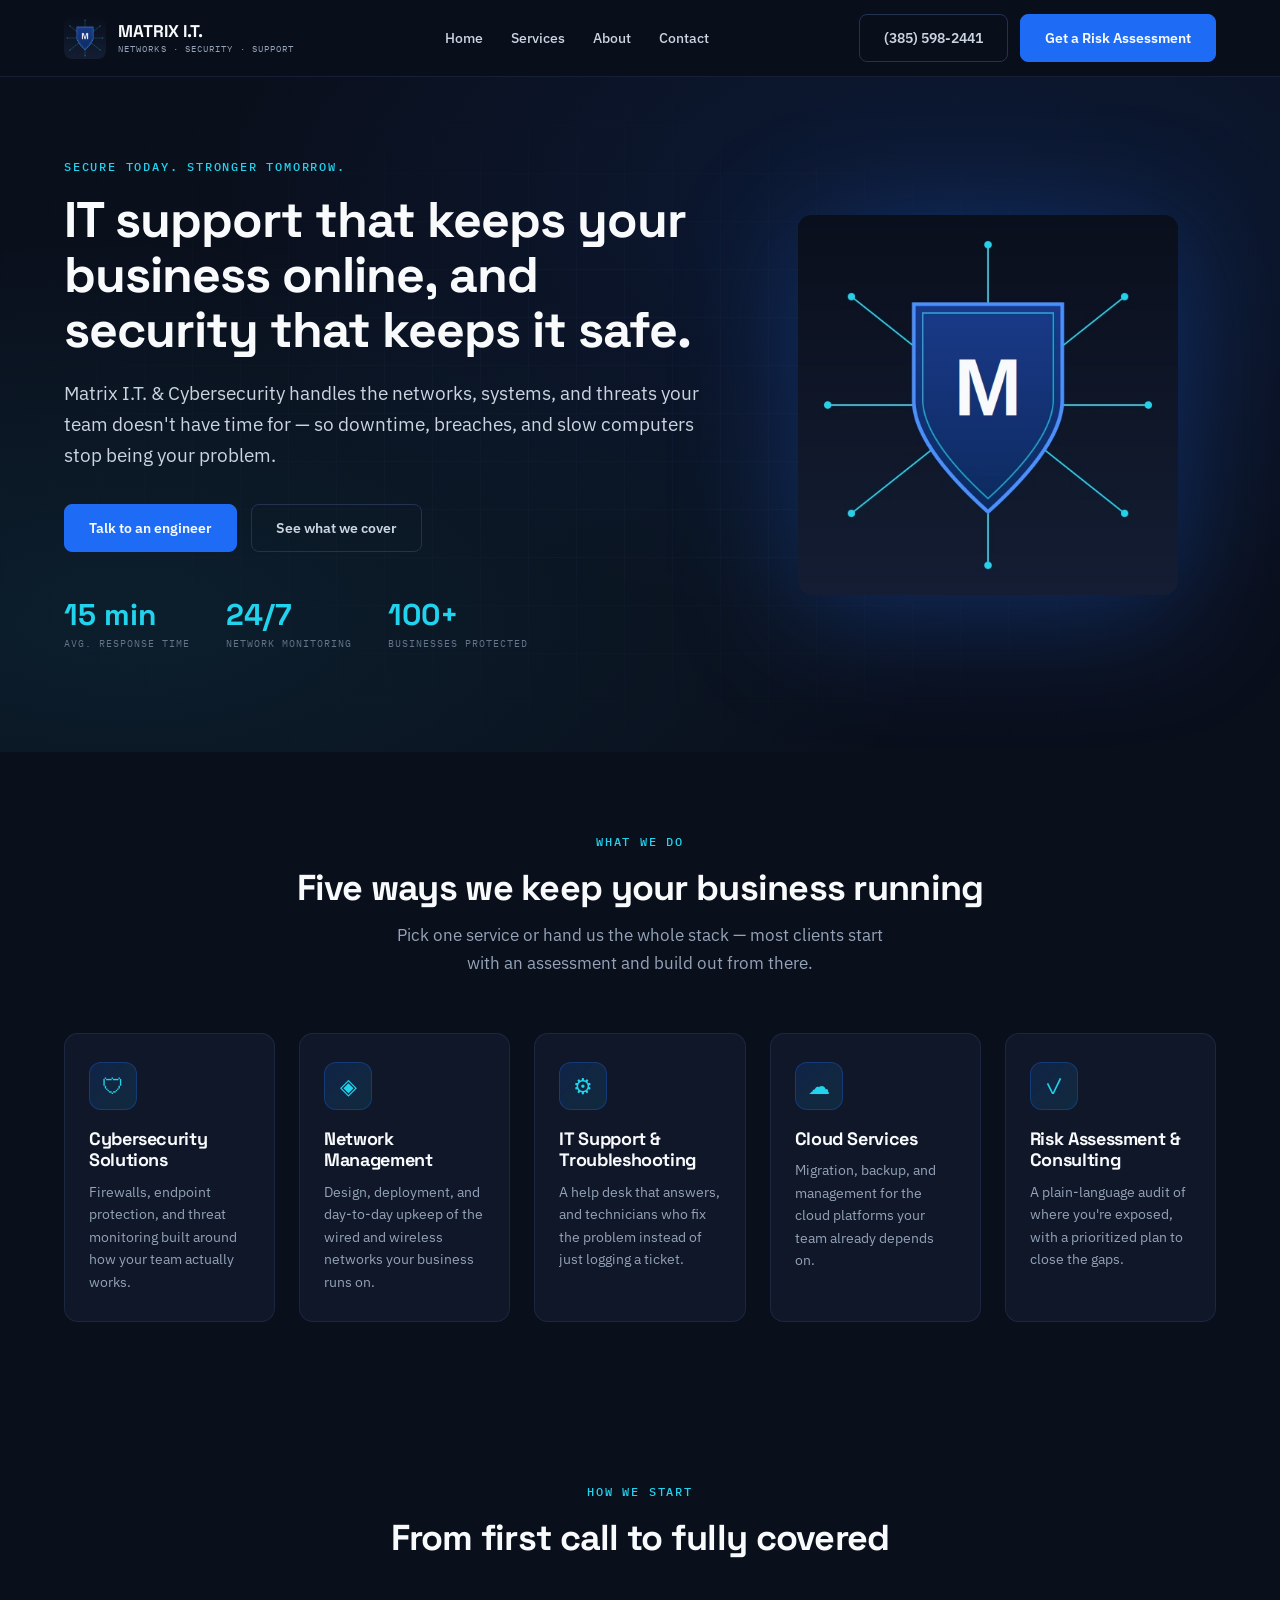
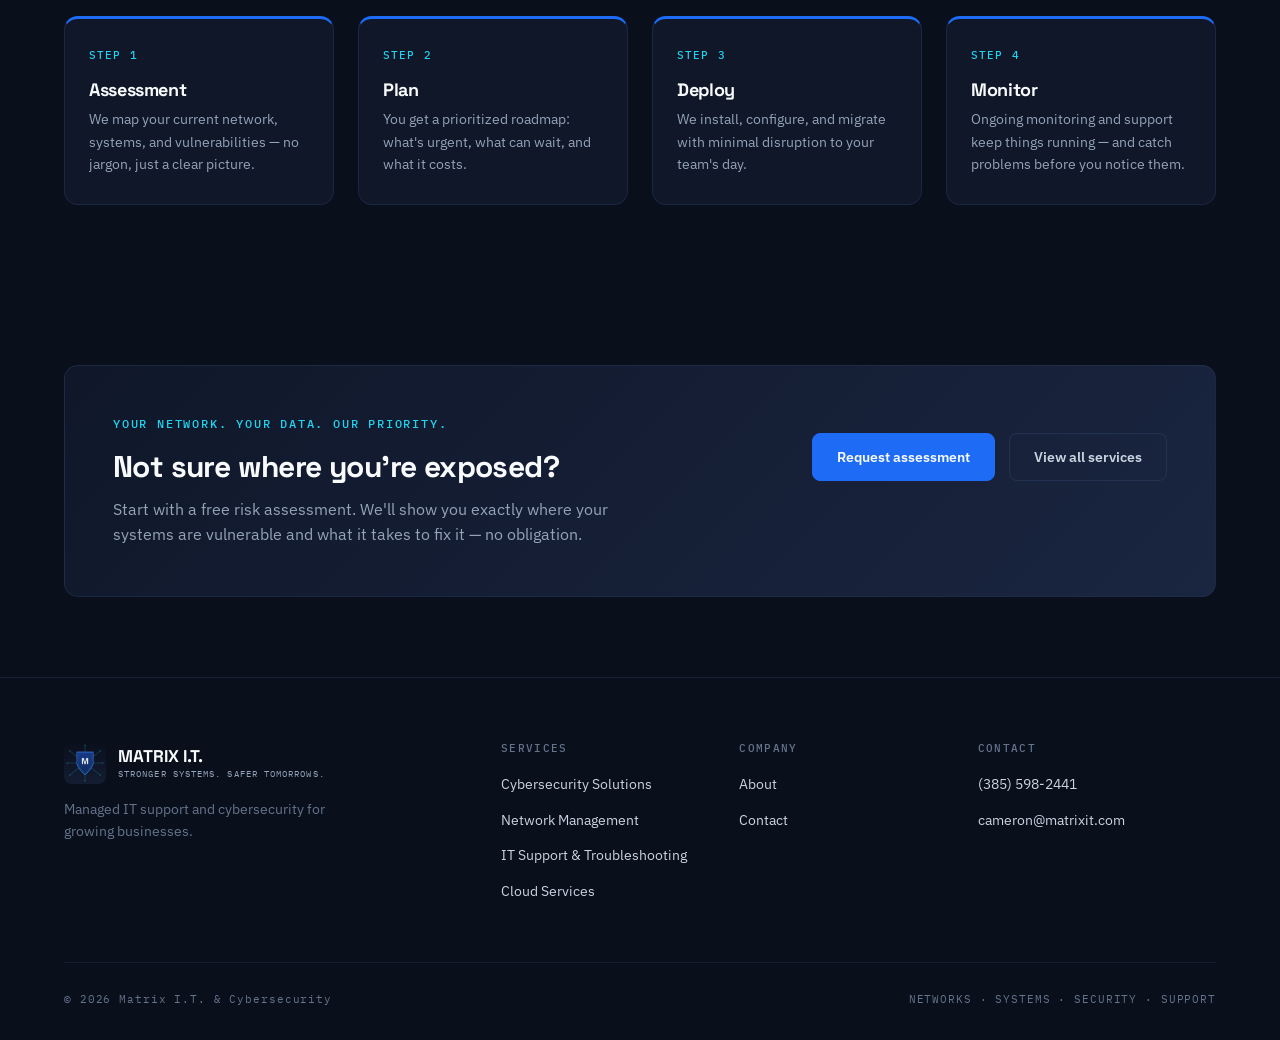
==== index.html @ 4bd4ed59 "Initial draft of Matrix I.T. website" ====
<!DOCTYPE html>
<html lang="en">
<head>
<meta charset="UTF-8">
<meta name="viewport" content="width=device-width, initial-scale=1">
<title>Matrix I.T. &amp; Cybersecurity — Managed IT Support &amp; Network Security</title>
<meta name="description" content="Matrix I.T. &amp; Cybersecurity provides managed IT support, network management, cloud services, and risk assessment for growing businesses.">
<link rel="preconnect" href="https://fonts.googleapis.com">
<link href="https://fonts.googleapis.com/css2?family=Space+Grotesk:wght@500;600;700&family=IBM+Plex+Sans:wght@400;500;600&family=IBM+Plex+Mono:wght@400;500&display=swap" rel="stylesheet">
<link rel="stylesheet" href="css/style.css">
</head>
<body>

<header class="site-header">
  <div class="wrap">
    <a class="brand" href="index.html">
      <img src="images/logo-blue.jpg" alt="Matrix I.T. &amp; Cybersecurity logo">
      <span>MATRIX I.T.<small>NETWORKS · SECURITY · SUPPORT</small></span>
    </a>
    <nav class="nav-links">
      <a href="index.html">Home</a>
      <a href="services.html">Services</a>
      <a href="about.html">About</a>
      <a href="contact.html">Contact</a>
    </nav>
    <div class="nav-cta">
      <a class="btn btn-ghost" href="tel:+13855982441">(385) 598-2441</a>
      <a class="btn btn-primary" href="contact.html">Get a Risk Assessment</a>
    </div>
    <button class="nav-toggle" aria-label="Toggle menu" aria-expanded="false">☰</button>
  </div>
  <div class="mobile-nav">
    <a href="index.html">Home</a>
    <a href="services.html">Services</a>
    <a href="about.html">About</a>
    <a href="contact.html">Contact</a>
  </div>
</header>

<section class="hero">
  <div class="wrap">
    <div class="hero-copy">
      <div class="eyebrow">SECURE TODAY. STRONGER TOMORROW.</div>
      <h1>IT support that keeps your business online, and security that keeps it safe.</h1>
      <p class="lede">Matrix I.T. &amp; Cybersecurity handles the networks, systems, and threats your team doesn't have time for — so downtime, breaches, and slow computers stop being your problem.</p>
      <div class="hero-actions">
        <a class="btn btn-primary" href="contact.html">Talk to an engineer</a>
        <a class="btn btn-ghost" href="services.html">See what we cover</a>
      </div>
      <div class="hero-stats">
        <div><strong>15 min</strong><span>AVG. RESPONSE TIME</span></div>
        <div><strong>24/7</strong><span>NETWORK MONITORING</span></div>
        <div><strong>100+</strong><span>BUSINESSES PROTECTED</span></div>
      </div>
    </div>
    <div class="hero-art">
      <img src="images/logo-blue.jpg" alt="Matrix shield graphic representing network security" width="440">
    </div>
  </div>
</section>

<section id="services">
  <div class="wrap">
    <div class="section-head">
      <div class="eyebrow">WHAT WE DO</div>
      <h2>Five ways we keep your business running</h2>
      <p>Pick one service or hand us the whole stack — most clients start with an assessment and build out from there.</p>
    </div>
    <div class="grid cols-5">
      <div class="card">
        <div class="icon-badge">🛡</div>
        <h3>Cybersecurity Solutions</h3>
        <p>Firewalls, endpoint protection, and threat monitoring built around how your team actually works.</p>
      </div>
      <div class="card">
        <div class="icon-badge">◈</div>
        <h3>Network Management</h3>
        <p>Design, deployment, and day-to-day upkeep of the wired and wireless networks your business runs on.</p>
      </div>
      <div class="card">
        <div class="icon-badge">⚙</div>
        <h3>IT Support &amp; Troubleshooting</h3>
        <p>A help desk that answers, and technicians who fix the problem instead of just logging a ticket.</p>
      </div>
      <div class="card">
        <div class="icon-badge">☁</div>
        <h3>Cloud Services</h3>
        <p>Migration, backup, and management for the cloud platforms your team already depends on.</p>
      </div>
      <div class="card">
        <div class="icon-badge">✓</div>
        <h3>Risk Assessment &amp; Consulting</h3>
        <p>A plain-language audit of where you're exposed, with a prioritized plan to close the gaps.</p>
      </div>
    </div>
  </div>
</section>

<section id="process">
  <div class="wrap">
    <div class="section-head">
      <div class="eyebrow">HOW WE START</div>
      <h2>From first call to fully covered</h2>
    </div>
    <div class="timeline">
      <div class="step">
        <div class="tag">STEP 1</div>
        <h3>Assessment</h3>
        <p>We map your current network, systems, and vulnerabilities — no jargon, just a clear picture.</p>
      </div>
      <div class="step">
        <div class="tag">STEP 2</div>
        <h3>Plan</h3>
        <p>You get a prioritized roadmap: what's urgent, what can wait, and what it costs.</p>
      </div>
      <div class="step">
        <div class="tag">STEP 3</div>
        <h3>Deploy</h3>
        <p>We install, configure, and migrate with minimal disruption to your team's day.</p>
      </div>
      <div class="step">
        <div class="tag">STEP 4</div>
        <h3>Monitor</h3>
        <p>Ongoing monitoring and support keep things running — and catch problems before you notice them.</p>
      </div>
    </div>
  </div>
</section>

<section id="cta">
  <div class="wrap">
    <div class="panel">
      <div>
        <div class="eyebrow">YOUR NETWORK. YOUR DATA. OUR PRIORITY.</div>
        <h2>Not sure where you're exposed?</h2>
        <p class="mt-0">Start with a free risk assessment. We'll show you exactly where your systems are vulnerable and what it takes to fix it — no obligation.</p>
      </div>
      <div class="hero-actions">
        <a class="btn btn-primary" href="contact.html">Request assessment</a>
        <a class="btn btn-ghost" href="services.html">View all services</a>
      </div>
    </div>
  </div>
</section>

<footer>
  <div class="wrap">
    <div class="footer-grid">
      <div>
        <div class="brand" style="margin-bottom:14px;">
          <img src="images/logo-blue.jpg" alt="Matrix I.T. logo">
          <span>MATRIX I.T.<small>STRONGER SYSTEMS. SAFER TOMORROWS.</small></span>
        </div>
        <p>Managed IT support and cybersecurity for growing businesses.</p>
      </div>
      <div>
        <h4>SERVICES</h4>
        <ul>
          <li><a href="services.html">Cybersecurity Solutions</a></li>
          <li><a href="services.html">Network Management</a></li>
          <li><a href="services.html">IT Support &amp; Troubleshooting</a></li>
          <li><a href="services.html">Cloud Services</a></li>
        </ul>
      </div>
      <div>
        <h4>COMPANY</h4>
        <ul>
          <li><a href="about.html">About</a></li>
          <li><a href="contact.html">Contact</a></li>
        </ul>
      </div>
      <div>
        <h4>CONTACT</h4>
        <ul>
          <li><a href="tel:+13855982441">(385) 598-2441</a></li>
          <li><a href="mailto:cameron@matrixit.com">cameron@matrixit.com</a></li>
        </ul>
      </div>
    </div>
    <div class="footer-bottom">
      <span>© 2026 Matrix I.T. &amp; Cybersecurity</span>
      <span>NETWORKS · SYSTEMS · SECURITY · SUPPORT</span>
    </div>
  </div>
</footer>

<script src="js/script.js"></script>
</body>
</html>
---- css/style.css ----
/* ========================================
   Matrix I.T. & Cybersecurity — Stylesheet
   ======================================== */

/* --- Design Tokens --- */
:root {
  --navy-900: #0a0f1c;
  --navy-800: #0f1729;
  --navy-700: #1a2540;
  --navy-600: #243252;
  --blue-500: #1e6cf5;
  --blue-400: #4a90ff;
  --blue-300: #7ab0ff;
  --cyan-400: #22d3ee;
  --white: #f8fafc;
  --gray-100: #f1f5f9;
  --gray-200: #e2e8f0;
  --gray-300: #cbd5e1;
  --gray-400: #94a3b8;
  --gray-500: #64748b;
  --gray-600: #475569;
  --green-400: #4ade80;
  --amber-400: #fbbf24;

  --font-head: 'Space Grotesk', sans-serif;
  --font-body: 'IBM Plex Sans', sans-serif;
  --font-mono: 'IBM Plex Mono', monospace;

  --max-width: 1200px;
  --radius: 14px;
  --radius-sm: 8px;
  --transition: 0.25s ease;
}

/* --- Reset --- */
*, *::before, *::after {
  box-sizing: border-box;
  margin: 0;
  padding: 0;
}

html {
  scroll-behavior: smooth;
  -webkit-text-size-adjust: 100%;
}

body {
  font-family: var(--font-body);
  font-size: 16px;
  line-height: 1.6;
  color: var(--gray-100);
  background: var(--navy-900);
  -webkit-font-smoothing: antialiased;
  overflow-x: hidden;
}

img {
  max-width: 100%;
  height: auto;
  display: block;
}

a {
  color: var(--blue-400);
  text-decoration: none;
  transition: color var(--transition);
}

a:hover {
  color: var(--blue-300);
}

ul {
  list-style: none;
}

h1, h2, h3, h4 {
  font-family: var(--font-head);
  font-weight: 700;
  line-height: 1.2;
  letter-spacing: -0.02em;
}

/* --- Layout --- */
.wrap {
  max-width: var(--max-width);
  margin: 0 auto;
  padding: 0 24px;
}

/* --- Buttons --- */
.btn {
  display: inline-flex;
  align-items: center;
  justify-content: center;
  gap: 8px;
  font-family: var(--font-body);
  font-size: 14px;
  font-weight: 600;
  padding: 12px 24px;
  border-radius: var(--radius-sm);
  border: 1.5px solid transparent;
  cursor: pointer;
  transition: all var(--transition);
  white-space: nowrap;
  text-decoration: none;
}

.btn-primary {
  background: var(--blue-500);
  color: var(--white);
  border-color: var(--blue-500);
}

.btn-primary:hover {
  background: #1556d4;
  border-color: #1556d4;
  color: var(--white);
  transform: translateY(-1px);
  box-shadow: 0 8px 24px rgba(30, 108, 245, 0.35);
}

.btn-ghost {
  background: transparent;
  color: var(--gray-300);
  border-color: var(--navy-600);
}

.btn-ghost:hover {
  background: var(--navy-700);
  border-color: var(--blue-500);
  color: var(--white);
}

/* --- Eyebrow / Lede --- */
.eyebrow {
  font-family: var(--font-mono);
  font-size: 12px;
  font-weight: 500;
  letter-spacing: 0.15em;
  text-transform: uppercase;
  color: var(--cyan-400);
  margin-bottom: 16px;
}

.lede {
  font-size: 19px;
  line-height: 1.65;
  color: var(--gray-300);
  max-width: 640px;
}

.mt-0 { margin-top: 0 !important; }

/* --- Header --- */
.site-header {
  position: sticky;
  top: 0;
  z-index: 100;
  background: rgba(10, 15, 28, 0.92);
  backdrop-filter: blur(12px);
  -webkit-backdrop-filter: blur(12px);
  border-bottom: 1px solid rgba(36, 50, 82, 0.5);
}

.site-header .wrap {
  display: flex;
  align-items: center;
  justify-content: space-between;
  gap: 24px;
  padding-top: 14px;
  padding-bottom: 14px;
}

.brand {
  display: flex;
  align-items: center;
  gap: 12px;
  text-decoration: none;
}

.brand img {
  width: 42px;
  height: 42px;
  border-radius: 8px;
  object-fit: cover;
}

.brand span {
  font-family: var(--font-head);
  font-size: 17px;
  font-weight: 700;
  color: var(--white);
  line-height: 1.1;
  display: flex;
  flex-direction: column;
}

.brand small {
  font-family: var(--font-mono);
  font-size: 9px;
  font-weight: 400;
  letter-spacing: 0.12em;
  color: var(--gray-400);
  margin-top: 3px;
}

.nav-links {
  display: flex;
  gap: 28px;
}

.nav-links a {
  font-size: 14px;
  font-weight: 500;
  color: var(--gray-300);
  text-decoration: none;
  position: relative;
  padding: 4px 0;
}

.nav-links a::after {
  content: '';
  position: absolute;
  bottom: 0;
  left: 0;
  width: 0;
  height: 2px;
  background: var(--cyan-400);
  transition: width var(--transition);
}

.nav-links a:hover {
  color: var(--white);
}

.nav-links a:hover::after {
  width: 100%;
}

.nav-cta {
  display: flex;
  align-items: center;
  gap: 12px;
}

.nav-toggle {
  display: none;
  background: none;
  border: 1.5px solid var(--navy-600);
  color: var(--gray-300);
  font-size: 20px;
  padding: 6px 14px;
  border-radius: var(--radius-sm);
  cursor: pointer;
}

.mobile-nav {
  display: none;
  flex-direction: column;
  padding: 0 24px 20px;
  gap: 4px;
}

.mobile-nav a {
  padding: 12px 16px;
  color: var(--gray-300);
  font-size: 15px;
  font-weight: 500;
  border-radius: var(--radius-sm);
  transition: background var(--transition);
}

.mobile-nav a:hover {
  background: var(--navy-700);
  color: var(--white);
}

.site-header.open .mobile-nav {
  display: flex;
}

/* --- Hero --- */
.hero {
  position: relative;
  padding: 80px 0 100px;
  background:
    radial-gradient(ellipse at 75% 20%, rgba(30, 108, 245, 0.12) 0%, transparent 55%),
    radial-gradient(ellipse at 10% 80%, rgba(34, 211, 238, 0.08) 0%, transparent 50%),
    var(--navy-900);
  overflow: hidden;
}

.hero::before {
  content: '';
  position: absolute;
  inset: 0;
  background-image:
    linear-gradient(rgba(36, 50, 82, 0.15) 1px, transparent 1px),
    linear-gradient(90deg, rgba(36, 50, 82, 0.15) 1px, transparent 1px);
  background-size: 48px 48px;
  mask-image: radial-gradient(ellipse at center, black 30%, transparent 80%);
  -webkit-mask-image: radial-gradient(ellipse at center, black 30%, transparent 80%);
}

.hero .wrap {
  display: grid;
  grid-template-columns: 1.4fr 1fr;
  align-items: center;
  gap: 60px;
  position: relative;
  z-index: 1;
}

.hero h1 {
  font-size: clamp(32px, 5vw, 50px);
  line-height: 1.1;
  color: var(--white);
  margin-bottom: 20px;
}

.hero .lede {
  margin-bottom: 32px;
}

.hero-actions {
  display: flex;
  gap: 14px;
  flex-wrap: wrap;
  margin-bottom: 48px;
}

.hero-stats {
  display: flex;
  gap: 36px;
  flex-wrap: wrap;
}

.hero-stats div {
  display: flex;
  flex-direction: column;
}

.hero-stats strong {
  font-family: var(--font-head);
  font-size: 30px;
  font-weight: 700;
  color: var(--cyan-400);
  line-height: 1;
}

.hero-stats span {
  font-family: var(--font-mono);
  font-size: 10px;
  letter-spacing: 0.1em;
  color: var(--gray-500);
  margin-top: 6px;
}

.hero-art {
  display: flex;
  justify-content: center;
  align-items: center;
}

.hero-art img {
  width: 100%;
  max-width: 380px;
  border-radius: var(--radius);
  filter: drop-shadow(0 20px 60px rgba(30, 108, 245, 0.3));
}

/* --- Page Hero (sub-pages) --- */
.page-hero {
  position: relative;
  padding: 72px 0 56px;
  background:
    radial-gradient(ellipse at 80% 0%, rgba(30, 108, 245, 0.1) 0%, transparent 60%),
    var(--navy-900);
  border-bottom: 1px solid rgba(36, 50, 82, 0.4);
}

.page-hero h1 {
  font-size: clamp(28px, 4vw, 42px);
  color: var(--white);
  margin-bottom: 16px;
  max-width: 760px;
}

/* --- Sections --- */
section {
  padding: 80px 0;
}

.section-head {
  text-align: center;
  margin-bottom: 56px;
}

.section-head h2 {
  font-size: clamp(26px, 3.5vw, 36px);
  color: var(--white);
  margin-bottom: 12px;
}

.section-head p {
  color: var(--gray-400);
  font-size: 17px;
  max-width: 520px;
  margin: 0 auto;
}

/* --- Grid --- */
.grid {
  display: grid;
  gap: 24px;
}

.cols-2 { grid-template-columns: repeat(2, 1fr); }
.cols-3 { grid-template-columns: repeat(3, 1fr); }
.cols-5 { grid-template-columns: repeat(5, 1fr); }

/* --- Cards --- */
.card {
  background: var(--navy-800);
  border: 1px solid rgba(36, 50, 82, 0.6);
  border-radius: var(--radius);
  padding: 28px 24px;
  transition: all var(--transition);
}

.card:hover {
  border-color: rgba(30, 108, 245, 0.5);
  transform: translateY(-4px);
  box-shadow: 0 12px 40px rgba(0, 0, 0, 0.3);
}

.card h2,
.card h3 {
  font-size: 18px;
  color: var(--white);
  margin-bottom: 10px;
}

.card p {
  color: var(--gray-400);
  font-size: 14px;
  line-height: 1.6;
}

.card ul {
  margin-top: 16px;
}

.card ul li {
  position: relative;
  padding-left: 22px;
  margin-bottom: 8px;
  font-size: 14px;
  color: var(--gray-300);
}

.card ul li::before {
  content: '▸';
  position: absolute;
  left: 0;
  color: var(--cyan-400);
  font-weight: 700;
}

.icon-badge {
  width: 48px;
  height: 48px;
  border-radius: 12px;
  background: linear-gradient(135deg, rgba(30, 108, 245, 0.15), rgba(34, 211, 238, 0.1));
  border: 1px solid rgba(30, 108, 245, 0.3);
  display: flex;
  align-items: center;
  justify-content: center;
  font-size: 22px;
  color: var(--cyan-400);
  margin-bottom: 18px;
}

/* --- Timeline / Steps --- */
.timeline {
  display: grid;
  grid-template-columns: repeat(4, 1fr);
  gap: 24px;
}

.step {
  position: relative;
  padding: 28px 24px;
  background: var(--navy-800);
  border: 1px solid rgba(36, 50, 82, 0.6);
  border-radius: var(--radius);
  border-top: 3px solid var(--blue-500);
}

.step .tag {
  font-family: var(--font-mono);
  font-size: 11px;
  font-weight: 500;
  letter-spacing: 0.1em;
  color: var(--cyan-400);
  margin-bottom: 14px;
}

.step h3 {
  font-size: 18px;
  color: var(--white);
  margin-bottom: 8px;
}

.step p {
  font-size: 14px;
  color: var(--gray-400);
}

/* --- Panel / CTA --- */
.panel {
  display: flex;
  align-items: center;
  justify-content: space-between;
  gap: 40px;
  background: linear-gradient(135deg, var(--navy-800), var(--navy-700));
  border: 1px solid rgba(36, 50, 82, 0.6);
  border-radius: var(--radius);
  padding: 48px;
}

.panel h2 {
  font-size: clamp(22px, 3vw, 30px);
  color: var(--white);
  margin-bottom: 12px;
}

.panel p {
  color: var(--gray-400);
  font-size: 16px;
  max-width: 520px;
}

/* --- Values numbered --- */
.card .num {
  font-family: var(--font-head);
  font-size: 28px;
  font-weight: 700;
  color: var(--navy-600);
  -webkit-text-stroke: 1px var(--blue-400);
  margin-bottom: 12px;
}

/* --- Table --- */
table {
  width: 100%;
  border-collapse: collapse;
  border-radius: var(--radius);
  overflow: hidden;
  border: 1px solid rgba(36, 50, 82, 0.6);
}

thead {
  background: var(--navy-700);
}

th {
  text-align: left;
  padding: 16px 20px;
  font-family: var(--font-mono);
  font-size: 12px;
  font-weight: 500;
  letter-spacing: 0.08em;
  text-transform: uppercase;
  color: var(--cyan-400);
}

td {
  padding: 18px 20px;
  font-size: 14px;
  color: var(--gray-300);
  border-top: 1px solid rgba(36, 50, 82, 0.4);
}

td:first-child {
  font-weight: 600;
  color: var(--white);
}

tbody tr {
  transition: background var(--transition);
}

tbody tr:hover {
  background: rgba(30, 108, 245, 0.06);
}

/* --- Footer --- */
footer {
  background: var(--navy-900);
  border-top: 1px solid rgba(36, 50, 82, 0.5);
  padding: 64px 0 32px;
}

.footer-grid {
  display: grid;
  grid-template-columns: 2fr 1fr 1fr 1.2fr;
  gap: 40px;
  margin-bottom: 48px;
}

footer .brand {
  margin-bottom: 14px;
}

footer p {
  font-size: 14px;
  color: var(--gray-500);
  max-width: 280px;
}

footer h4 {
  font-family: var(--font-mono);
  font-size: 11px;
  font-weight: 500;
  letter-spacing: 0.12em;
  color: var(--gray-500);
  margin-bottom: 16px;
}

footer ul li {
  margin-bottom: 10px;
}

footer ul li a {
  font-size: 14px;
  color: var(--gray-300);
  text-decoration: none;
}

footer ul li a:hover {
  color: var(--cyan-400);
}

.footer-bottom {
  display: flex;
  justify-content: space-between;
  align-items: center;
  padding-top: 28px;
  border-top: 1px solid rgba(36, 50, 82, 0.4);
}

.footer-bottom span {
  font-family: var(--font-mono);
  font-size: 11px;
  letter-spacing: 0.08em;
  color: var(--gray-500);
}

/* --- Contact Page --- */
.contact-grid {
  display: grid;
  grid-template-columns: 1fr 1.2fr;
  gap: 48px;
}

.contact-info h2 {
  font-size: 22px;
  color: var(--white);
  margin-bottom: 16px;
}

.contact-info p {
  color: var(--gray-400);
  font-size: 15px;
  margin-bottom: 28px;
}

.contact-detail {
  display: flex;
  align-items: center;
  gap: 16px;
  margin-bottom: 20px;
}

.contact-detail .icon-badge {
  width: 44px;
  height: 44px;
  font-size: 18px;
  margin-bottom: 0;
  flex-shrink: 0;
}

.contact-detail .label {
  font-family: var(--font-mono);
  font-size: 11px;
  letter-spacing: 0.1em;
  color: var(--gray-500);
  text-transform: uppercase;
}

.contact-detail .value {
  font-size: 15px;
  color: var(--white);
  font-weight: 500;
}

.contact-form {
  background: var(--navy-800);
  border: 1px solid rgba(36, 50, 82, 0.6);
  border-radius: var(--radius);
  padding: 40px;
}

.form-row {
  display: grid;
  grid-template-columns: 1fr 1fr;
  gap: 20px;
  margin-bottom: 20px;
}

.form-group {
  margin-bottom: 20px;
}

.form-group label {
  display: block;
  font-family: var(--font-mono);
  font-size: 11px;
  font-weight: 500;
  letter-spacing: 0.1em;
  text-transform: uppercase;
  color: var(--gray-500);
  margin-bottom: 8px;
}

.form-group input,
.form-group textarea,
.form-group select {
  width: 100%;
  background: var(--navy-900);
  border: 1.5px solid var(--navy-600);
  border-radius: var(--radius-sm);
  padding: 12px 16px;
  font-family: var(--font-body);
  font-size: 15px;
  color: var(--white);
  transition: border-color var(--transition);
}

.form-group input:focus,
.form-group textarea:focus,
.form-group select:focus {
  outline: none;
  border-color: var(--blue-500);
  box-shadow: 0 0 0 3px rgba(30, 108, 245, 0.15);
}

.form-group textarea {
  resize: vertical;
  min-height: 120px;
}

.form-message {
  padding: 14px 18px;
  border-radius: var(--radius-sm);
  font-size: 14px;
  margin-bottom: 20px;
  display: none;
}

.form-message.success {
  background: rgba(74, 222, 128, 0.1);
  border: 1px solid rgba(74, 222, 128, 0.3);
  color: var(--green-400);
  display: block;
}

/* --- Responsive --- */
@media (max-width: 960px) {
  .nav-links,
  .nav-cta .btn-ghost {
    display: none;
  }

  .nav-toggle {
    display: block;
  }

  .nav-cta {
    gap: 0;
  }

  .hero .wrap {
    grid-template-columns: 1fr;
    gap: 40px;
  }

  .hero-art {
    order: -1;
  }

  .hero-art img {
    max-width: 240px;
  }

  .cols-5 {
    grid-template-columns: repeat(2, 1fr);
  }

  .cols-3 {
    grid-template-columns: 1fr;
  }

  .timeline {
    grid-template-columns: repeat(2, 1fr);
  }

  .panel {
    flex-direction: column;
    text-align: center;
    align-items: stretch;
  }

  .footer-grid {
    grid-template-columns: 1fr 1fr;
  }

  .contact-grid {
    grid-template-columns: 1fr;
  }
}

@media (max-width: 640px) {
  .cols-2,
  .cols-5 {
    grid-template-columns: 1fr;
  }

  .timeline {
    grid-template-columns: 1fr;
  }

  .form-row {
    grid-template-columns: 1fr;
  }

  .footer-grid {
    grid-template-columns: 1fr;
  }

  .footer-bottom {
    flex-direction: column;
    gap: 12px;
    text-align: center;
  }

  .hero-stats {
    gap: 24px;
  }

  .hero-stats strong {
    font-size: 24px;
  }

  .panel {
    padding: 32px 24px;
  }

  section {
    padding: 56px 0;
  }

  .contact-form {
    padding: 28px 20px;
  }
}
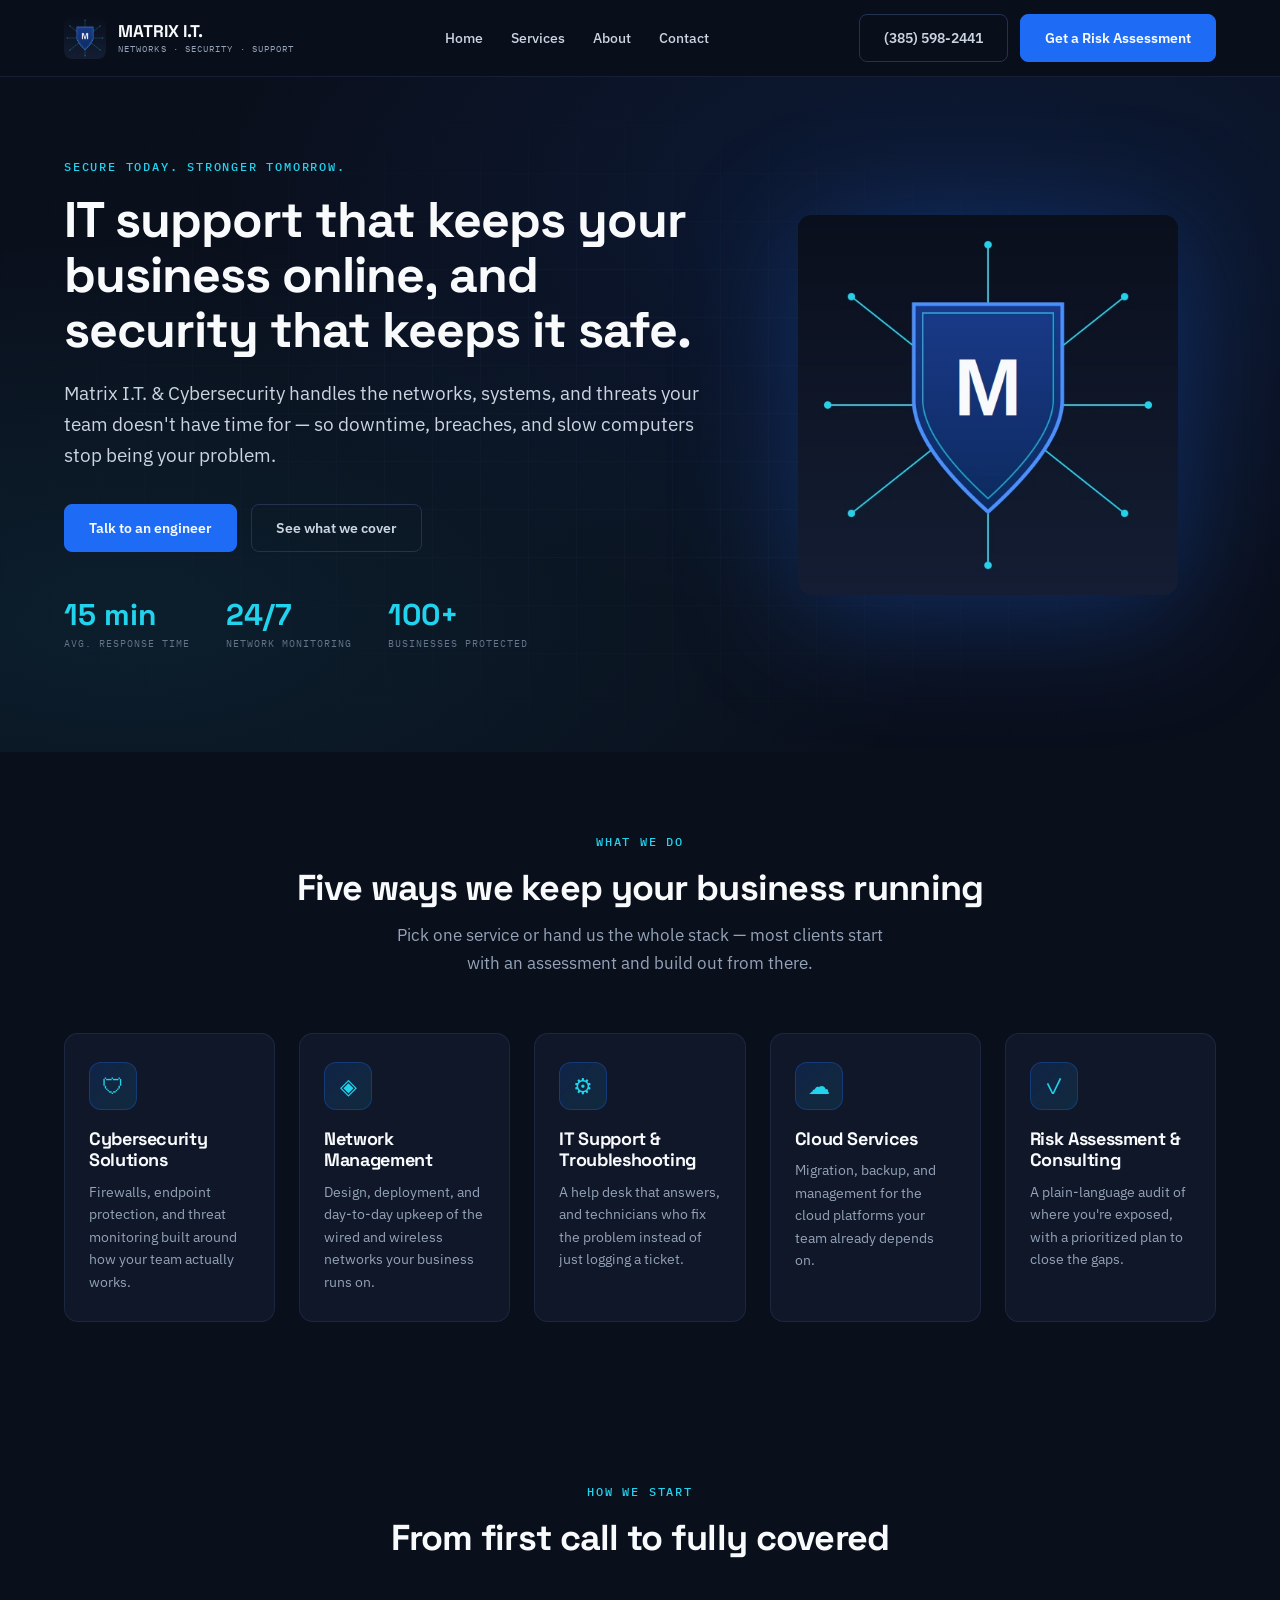
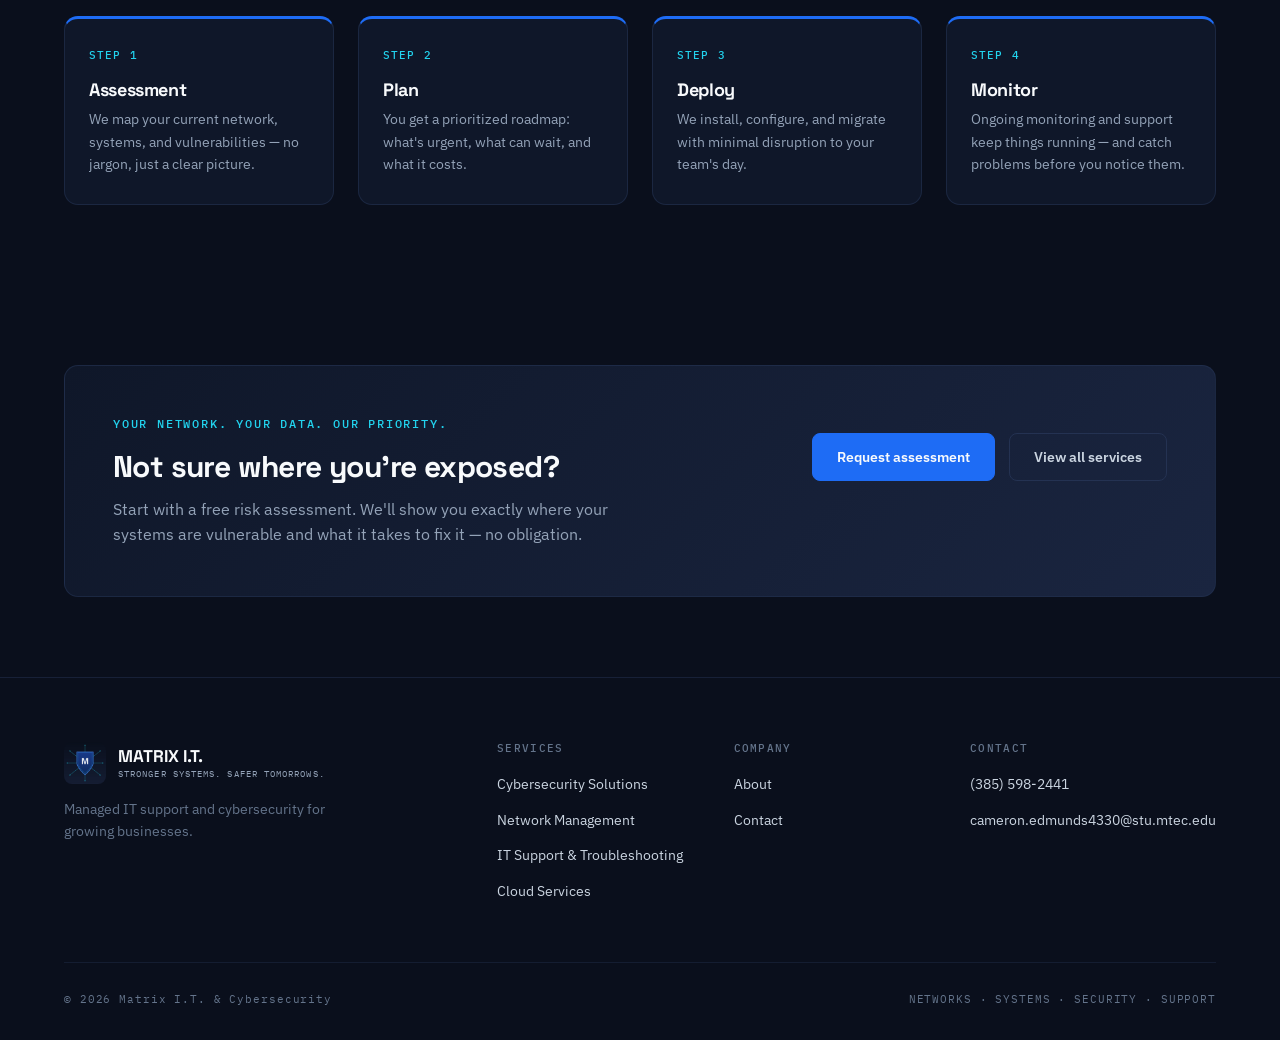
==== commit e058f241: "Use temporary contact email" ====
--- a/index.html
+++ b/index.html
@@ -173,7 +173,7 @@
         <h4>CONTACT</h4>
         <ul>
           <li><a href="tel:+13855982441">(385) 598-2441</a></li>
-          <li><a href="mailto:cameron@matrixit.com">cameron@matrixit.com</a></li>
+          <li><a href="mailto:cameron.edmunds4330@stu.mtec.edu">cameron.edmunds4330@stu.mtec.edu</a></li>
         </ul>
       </div>
     </div>
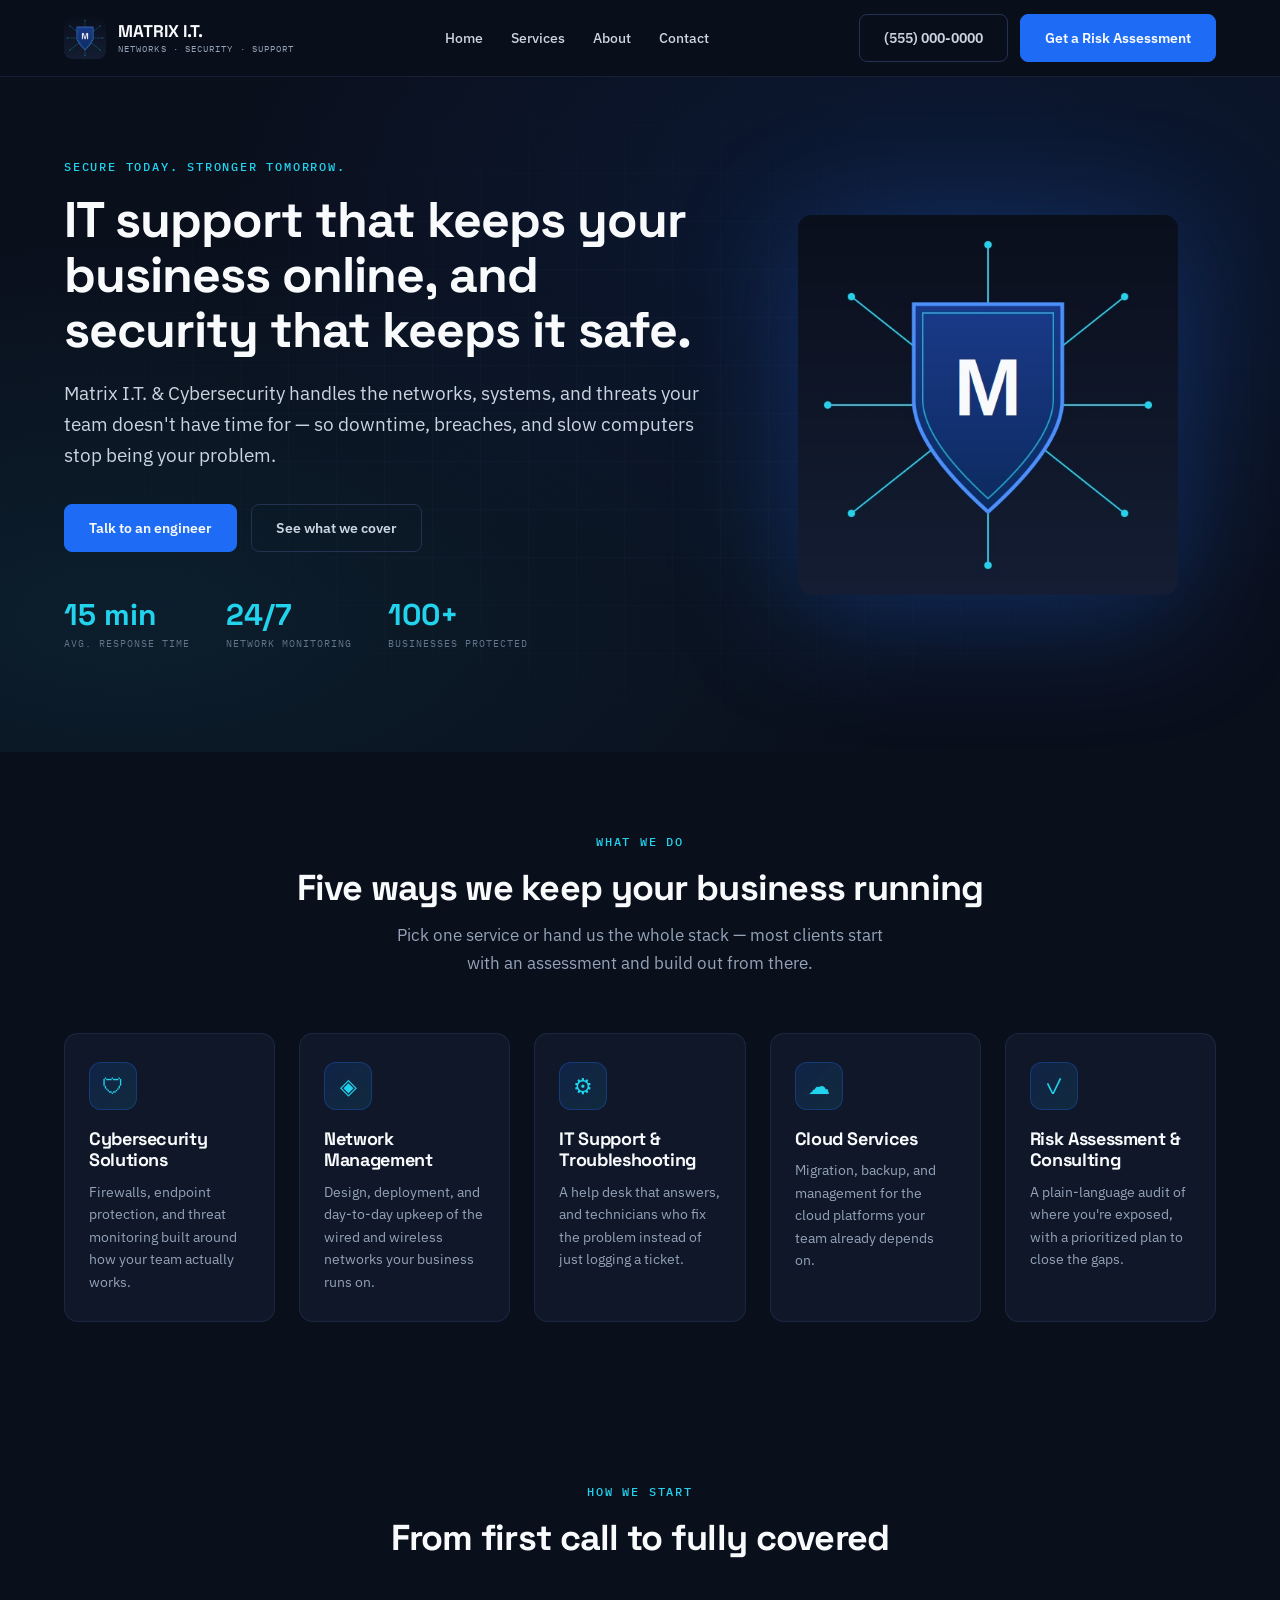
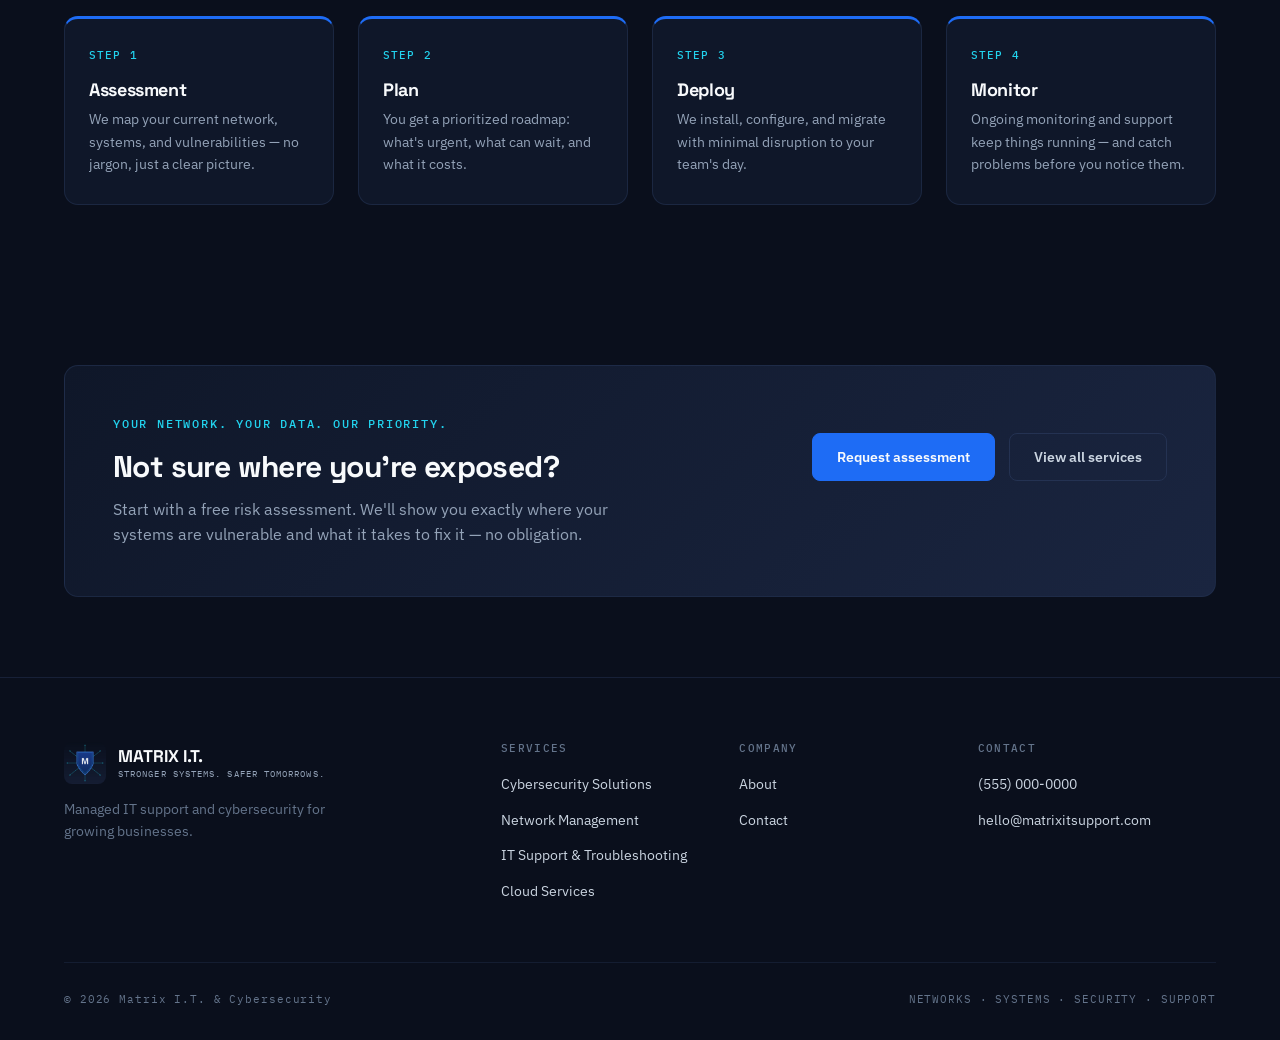
==== commit ed5eb5e2: "Add initial index.html for website structure This is the initial commit of the index.html file, whic" ====
--- a/index.html
+++ b/index.html
@@ -24,7 +24,7 @@
       <a href="contact.html">Contact</a>
     </nav>
     <div class="nav-cta">
-      <a class="btn btn-ghost" href="tel:+13855982441">(385) 598-2441</a>
+      <a class="btn btn-ghost" href="tel:+15550000000">(555) 000-0000</a>
       <a class="btn btn-primary" href="contact.html">Get a Risk Assessment</a>
     </div>
     <button class="nav-toggle" aria-label="Toggle menu" aria-expanded="false">☰</button>
@@ -172,8 +172,8 @@
       <div>
         <h4>CONTACT</h4>
         <ul>
-          <li><a href="tel:+13855982441">(385) 598-2441</a></li>
-          <li><a href="mailto:cameron.edmunds4330@stu.mtec.edu">cameron.edmunds4330@stu.mtec.edu</a></li>
+          <li><a href="tel:+15550000000">(555) 000-0000</a></li>
+          <li><a href="mailto:hello@matrixitsupport.com">hello@matrixitsupport.com</a></li>
         </ul>
       </div>
     </div>
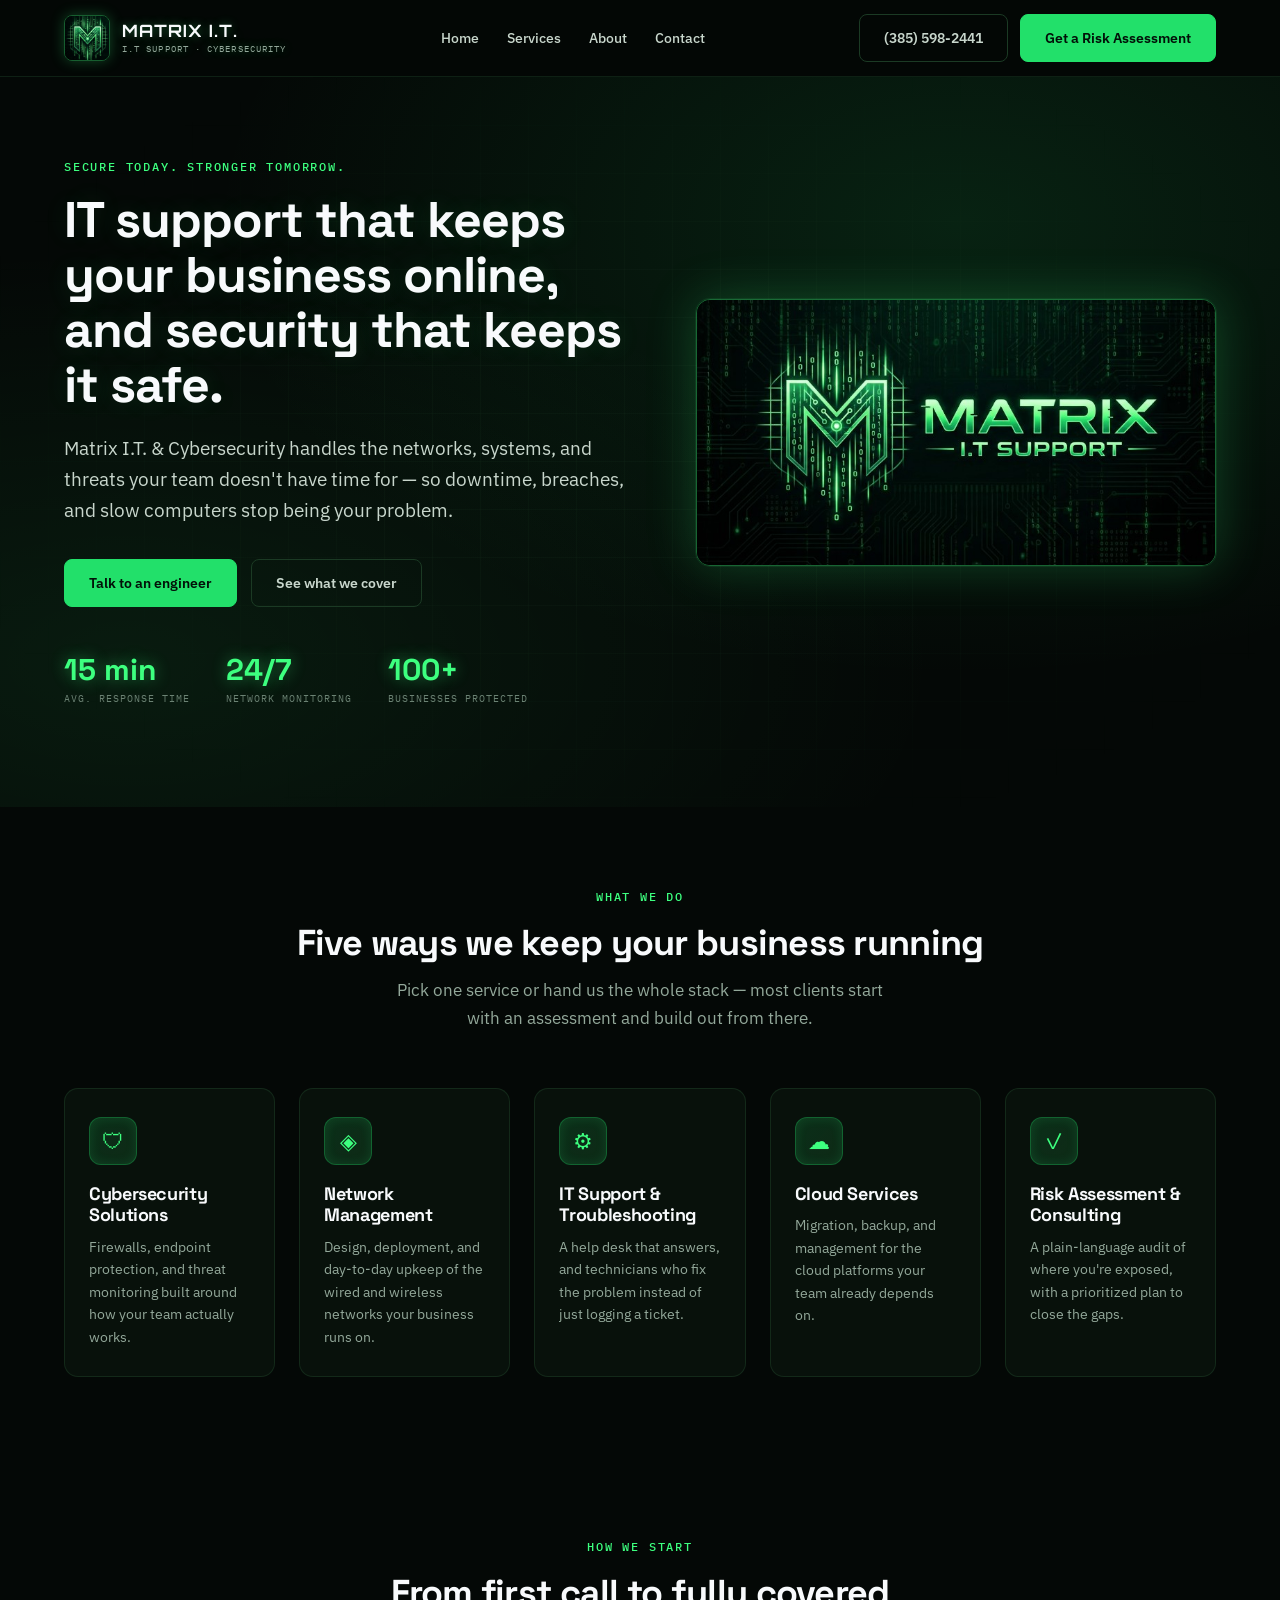
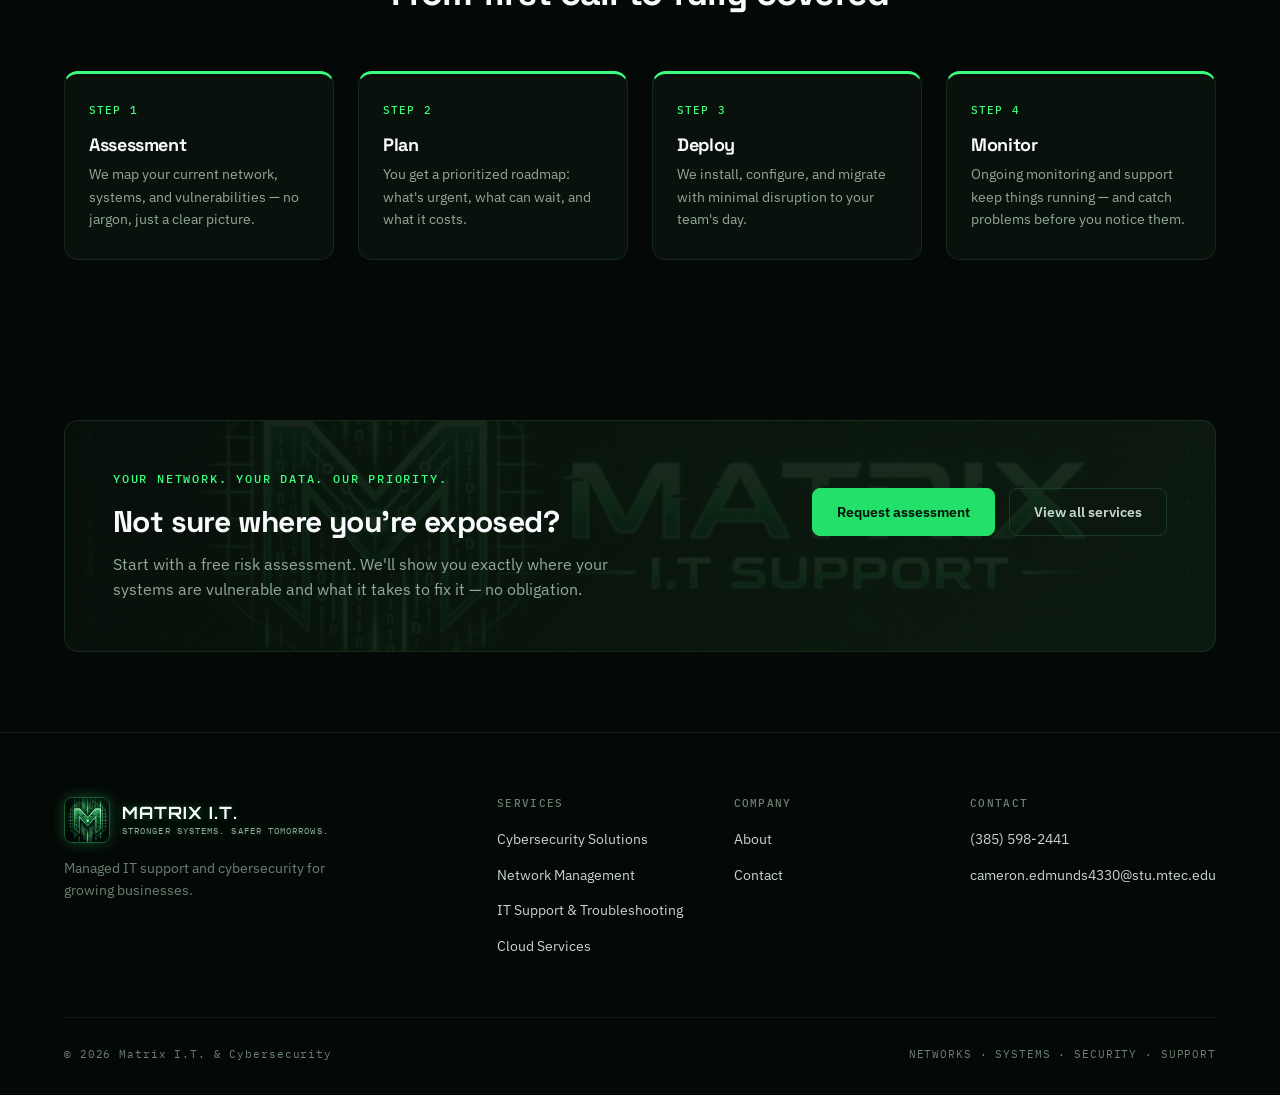
==== commit 9dd52da1: "Retheme site around new Matrix I.T. logo" ====
--- a/index.html
+++ b/index.html
@@ -2,11 +2,13 @@
 <html lang="en">
 <head>
 <meta charset="UTF-8">
+<meta name="theme-color" content="#040806">
+<link rel="icon" href="images/logo-m.png">
 <meta name="viewport" content="width=device-width, initial-scale=1">
 <title>Matrix I.T. &amp; Cybersecurity — Managed IT Support &amp; Network Security</title>
 <meta name="description" content="Matrix I.T. &amp; Cybersecurity provides managed IT support, network management, cloud services, and risk assessment for growing businesses.">
 <link rel="preconnect" href="https://fonts.googleapis.com">
-<link href="https://fonts.googleapis.com/css2?family=Space+Grotesk:wght@500;600;700&family=IBM+Plex+Sans:wght@400;500;600&family=IBM+Plex+Mono:wght@400;500&display=swap" rel="stylesheet">
+<link href="https://fonts.googleapis.com/css2?family=Orbitron:wght@600;800&family=Space+Grotesk:wght@500;600;700&family=IBM+Plex+Sans:wght@400;500;600&family=IBM+Plex+Mono:wght@400;500&display=swap" rel="stylesheet">
 <link rel="stylesheet" href="css/style.css">
 </head>
 <body>
@@ -14,8 +16,8 @@
 <header class="site-header">
   <div class="wrap">
     <a class="brand" href="index.html">
-      <img src="images/logo-blue.jpg" alt="Matrix I.T. &amp; Cybersecurity logo">
-      <span>MATRIX I.T.<small>NETWORKS · SECURITY · SUPPORT</small></span>
+      <img src="images/logo-m.png" alt="Matrix I.T. &amp; Cybersecurity logo">
+      <span>MATRIX I.T.<small>I.T SUPPORT · CYBERSECURITY</small></span>
     </a>
     <nav class="nav-links">
       <a href="index.html">Home</a>
@@ -24,7 +26,7 @@
       <a href="contact.html">Contact</a>
     </nav>
     <div class="nav-cta">
-      <a class="btn btn-ghost" href="tel:+15550000000">(555) 000-0000</a>
+      <a class="btn btn-ghost" href="tel:+13855982441">(385) 598-2441</a>
       <a class="btn btn-primary" href="contact.html">Get a Risk Assessment</a>
     </div>
     <button class="nav-toggle" aria-label="Toggle menu" aria-expanded="false">☰</button>
@@ -38,6 +40,7 @@
 </header>
 
 <section class="hero">
+  <canvas id="matrix-rain" aria-hidden="true"></canvas>
   <div class="wrap">
     <div class="hero-copy">
       <div class="eyebrow">SECURE TODAY. STRONGER TOMORROW.</div>
@@ -54,7 +57,7 @@
       </div>
     </div>
     <div class="hero-art">
-      <img src="images/logo-blue.jpg" alt="Matrix shield graphic representing network security" width="440">
+      <img src="images/matrix-banner.jpg" alt="Matrix I.T. Support logo" width="746" height="382">
     </div>
   </div>
 </section>
@@ -148,7 +151,7 @@
     <div class="footer-grid">
       <div>
         <div class="brand" style="margin-bottom:14px;">
-          <img src="images/logo-blue.jpg" alt="Matrix I.T. logo">
+          <img src="images/logo-m.png" alt="Matrix I.T. logo">
           <span>MATRIX I.T.<small>STRONGER SYSTEMS. SAFER TOMORROWS.</small></span>
         </div>
         <p>Managed IT support and cybersecurity for growing businesses.</p>
@@ -172,8 +175,8 @@
       <div>
         <h4>CONTACT</h4>
         <ul>
-          <li><a href="tel:+15550000000">(555) 000-0000</a></li>
-          <li><a href="mailto:hello@matrixitsupport.com">hello@matrixitsupport.com</a></li>
+          <li><a href="tel:+13855982441">(385) 598-2441</a></li>
+          <li><a href="mailto:cameron.edmunds4330@stu.mtec.edu">cameron.edmunds4330@stu.mtec.edu</a></li>
         </ul>
       </div>
     </div>
--- a/css/style.css
+++ b/css/style.css
@@ -4,20 +4,20 @@
 
 /* --- Design Tokens --- */
 :root {
-  --navy-900: #0a0f1c;
-  --navy-800: #0f1729;
-  --navy-700: #1a2540;
-  --navy-600: #243252;
-  --blue-500: #1e6cf5;
-  --blue-400: #4a90ff;
-  --blue-300: #7ab0ff;
-  --cyan-400: #22d3ee;
+  --navy-900: #040806;
+  --navy-800: #08110b;
+  --navy-700: #0d1c12;
+  --navy-600: #1b3a24;
+  --blue-500: #22e06a;
+  --blue-400: #4dff8f;
+  --blue-300: #9dffc0;
+  --cyan-400: #3dff7f;
   --white: #f8fafc;
   --gray-100: #f1f5f9;
   --gray-200: #e2e8f0;
-  --gray-300: #cbd5e1;
-  --gray-400: #94a3b8;
-  --gray-500: #64748b;
+  --gray-300: #c8d6cc;
+  --gray-400: #93a89a;
+  --gray-500: #6b8273;
   --gray-600: #475569;
   --green-400: #4ade80;
   --amber-400: #fbbf24;
@@ -108,16 +108,16 @@
 
 .btn-primary {
   background: var(--blue-500);
-  color: var(--white);
+  color: #021008;
   border-color: var(--blue-500);
 }
 
 .btn-primary:hover {
-  background: #1556d4;
-  border-color: #1556d4;
-  color: var(--white);
+  background: #1cc45c;
+  border-color: #1cc45c;
+  color: #021008;
   transform: translateY(-1px);
-  box-shadow: 0 8px 24px rgba(30, 108, 245, 0.35);
+  box-shadow: 0 8px 24px rgba(34, 224, 106, 0.35);
 }
 
 .btn-ghost {
@@ -157,10 +157,10 @@
   position: sticky;
   top: 0;
   z-index: 100;
-  background: rgba(10, 15, 28, 0.92);
+  background: rgba(4, 8, 6, 0.92);
   backdrop-filter: blur(12px);
   -webkit-backdrop-filter: blur(12px);
-  border-bottom: 1px solid rgba(36, 50, 82, 0.5);
+  border-bottom: 1px solid rgba(27, 58, 36, 0.5);
 }
 
 .site-header .wrap {
@@ -285,8 +285,8 @@
   position: relative;
   padding: 80px 0 100px;
   background:
-    radial-gradient(ellipse at 75% 20%, rgba(30, 108, 245, 0.12) 0%, transparent 55%),
-    radial-gradient(ellipse at 10% 80%, rgba(34, 211, 238, 0.08) 0%, transparent 50%),
+    radial-gradient(ellipse at 75% 20%, rgba(34, 224, 106, 0.12) 0%, transparent 55%),
+    radial-gradient(ellipse at 10% 80%, rgba(61, 255, 127, 0.08) 0%, transparent 50%),
     var(--navy-900);
   overflow: hidden;
 }
@@ -296,8 +296,8 @@
   position: absolute;
   inset: 0;
   background-image:
-    linear-gradient(rgba(36, 50, 82, 0.15) 1px, transparent 1px),
-    linear-gradient(90deg, rgba(36, 50, 82, 0.15) 1px, transparent 1px);
+    linear-gradient(rgba(27, 58, 36, 0.15) 1px, transparent 1px),
+    linear-gradient(90deg, rgba(27, 58, 36, 0.15) 1px, transparent 1px);
   background-size: 48px 48px;
   mask-image: radial-gradient(ellipse at center, black 30%, transparent 80%);
   -webkit-mask-image: radial-gradient(ellipse at center, black 30%, transparent 80%);
@@ -305,7 +305,7 @@
 
 .hero .wrap {
   display: grid;
-  grid-template-columns: 1.4fr 1fr;
+  grid-template-columns: 1.1fr 1fr;
   align-items: center;
   gap: 60px;
   position: relative;
@@ -367,7 +367,7 @@
   width: 100%;
   max-width: 380px;
   border-radius: var(--radius);
-  filter: drop-shadow(0 20px 60px rgba(30, 108, 245, 0.3));
+  filter: drop-shadow(0 20px 60px rgba(34, 224, 106, 0.3));
 }
 
 /* --- Page Hero (sub-pages) --- */
@@ -375,9 +375,9 @@
   position: relative;
   padding: 72px 0 56px;
   background:
-    radial-gradient(ellipse at 80% 0%, rgba(30, 108, 245, 0.1) 0%, transparent 60%),
+    radial-gradient(ellipse at 80% 0%, rgba(34, 224, 106, 0.1) 0%, transparent 60%),
     var(--navy-900);
-  border-bottom: 1px solid rgba(36, 50, 82, 0.4);
+  border-bottom: 1px solid rgba(27, 58, 36, 0.4);
 }
 
 .page-hero h1 {
@@ -423,14 +423,14 @@
 /* --- Cards --- */
 .card {
   background: var(--navy-800);
-  border: 1px solid rgba(36, 50, 82, 0.6);
+  border: 1px solid rgba(27, 58, 36, 0.6);
   border-radius: var(--radius);
   padding: 28px 24px;
   transition: all var(--transition);
 }
 
 .card:hover {
-  border-color: rgba(30, 108, 245, 0.5);
+  border-color: rgba(34, 224, 106, 0.5);
   transform: translateY(-4px);
   box-shadow: 0 12px 40px rgba(0, 0, 0, 0.3);
 }
@@ -472,8 +472,8 @@
   width: 48px;
   height: 48px;
   border-radius: 12px;
-  background: linear-gradient(135deg, rgba(30, 108, 245, 0.15), rgba(34, 211, 238, 0.1));
-  border: 1px solid rgba(30, 108, 245, 0.3);
+  background: linear-gradient(135deg, rgba(34, 224, 106, 0.15), rgba(61, 255, 127, 0.1));
+  border: 1px solid rgba(34, 224, 106, 0.3);
   display: flex;
   align-items: center;
   justify-content: center;
@@ -493,7 +493,7 @@
   position: relative;
   padding: 28px 24px;
   background: var(--navy-800);
-  border: 1px solid rgba(36, 50, 82, 0.6);
+  border: 1px solid rgba(27, 58, 36, 0.6);
   border-radius: var(--radius);
   border-top: 3px solid var(--blue-500);
 }
@@ -525,7 +525,7 @@
   justify-content: space-between;
   gap: 40px;
   background: linear-gradient(135deg, var(--navy-800), var(--navy-700));
-  border: 1px solid rgba(36, 50, 82, 0.6);
+  border: 1px solid rgba(27, 58, 36, 0.6);
   border-radius: var(--radius);
   padding: 48px;
 }
@@ -558,7 +558,7 @@
   border-collapse: collapse;
   border-radius: var(--radius);
   overflow: hidden;
-  border: 1px solid rgba(36, 50, 82, 0.6);
+  border: 1px solid rgba(27, 58, 36, 0.6);
 }
 
 thead {
@@ -580,7 +580,7 @@
   padding: 18px 20px;
   font-size: 14px;
   color: var(--gray-300);
-  border-top: 1px solid rgba(36, 50, 82, 0.4);
+  border-top: 1px solid rgba(27, 58, 36, 0.4);
 }
 
 td:first-child {
@@ -593,13 +593,13 @@
 }
 
 tbody tr:hover {
-  background: rgba(30, 108, 245, 0.06);
+  background: rgba(34, 224, 106, 0.06);
 }
 
 /* --- Footer --- */
 footer {
   background: var(--navy-900);
-  border-top: 1px solid rgba(36, 50, 82, 0.5);
+  border-top: 1px solid rgba(27, 58, 36, 0.5);
   padding: 64px 0 32px;
 }
 
@@ -648,7 +648,7 @@
   justify-content: space-between;
   align-items: center;
   padding-top: 28px;
-  border-top: 1px solid rgba(36, 50, 82, 0.4);
+  border-top: 1px solid rgba(27, 58, 36, 0.4);
 }
 
 .footer-bottom span {
@@ -708,7 +708,7 @@
 
 .contact-form {
   background: var(--navy-800);
-  border: 1px solid rgba(36, 50, 82, 0.6);
+  border: 1px solid rgba(27, 58, 36, 0.6);
   border-radius: var(--radius);
   padding: 40px;
 }
@@ -754,7 +754,7 @@
 .form-group select:focus {
   outline: none;
   border-color: var(--blue-500);
-  box-shadow: 0 0 0 3px rgba(30, 108, 245, 0.15);
+  box-shadow: 0 0 0 3px rgba(34, 224, 106, 0.15);
 }
 
 .form-group textarea {
@@ -876,3 +876,23 @@
     padding: 28px 20px;
   }
 }
+
+/* ===== Matrix theme additions ===== */
+.brand img { width: 46px; height: 46px; border: 1px solid rgba(61,255,127,.35); box-shadow: 0 0 14px rgba(61,255,127,.25); }
+.brand span { font-family: 'Orbitron', var(--font-head); letter-spacing: .06em; text-shadow: 0 0 10px rgba(61,255,127,.35); }
+.hero { position: relative; }
+#matrix-rain { position: absolute; inset: 0; width: 100%; height: 100%; opacity: .16; pointer-events: none; z-index: 0; }
+.hero::before { z-index: 0; }
+.hero h1 { text-shadow: 0 0 24px rgba(61,255,127,.12); }
+.hero-stats strong { text-shadow: 0 0 16px rgba(61,255,127,.45); }
+.hero-art img { max-width: 100%; border: 1px solid rgba(61,255,127,.35); box-shadow: 0 0 0 1px rgba(61,255,127,.08), 0 0 50px rgba(61,255,127,.22); filter: none; }
+.icon-badge { box-shadow: inset 0 0 12px rgba(61,255,127,.12); }
+.card:hover, .step:hover { box-shadow: 0 12px 40px rgba(0,0,0,.4), 0 0 24px rgba(61,255,127,.12); }
+.step { border-top-color: var(--cyan-400); }
+.panel { background: linear-gradient(135deg, #08110b, #0d1c12), url('../images/matrix-banner.jpg'); background-blend-mode: normal; position: relative; overflow: hidden; }
+.panel::after { content: ''; position: absolute; inset: 0; background: url('../images/matrix-banner.jpg') center/cover; opacity: .08; pointer-events: none; }
+.panel > * { position: relative; z-index: 1; }
+.page-hero { background: linear-gradient(rgba(4,8,6,.88), rgba(4,8,6,.94)), url('../images/matrix-banner.jpg') center/cover; }
+.card .num { color: transparent; }
+::selection { background: rgba(61,255,127,.35); color: #fff; }
+@media (prefers-reduced-motion: reduce) { #matrix-rain { display: none; } }
